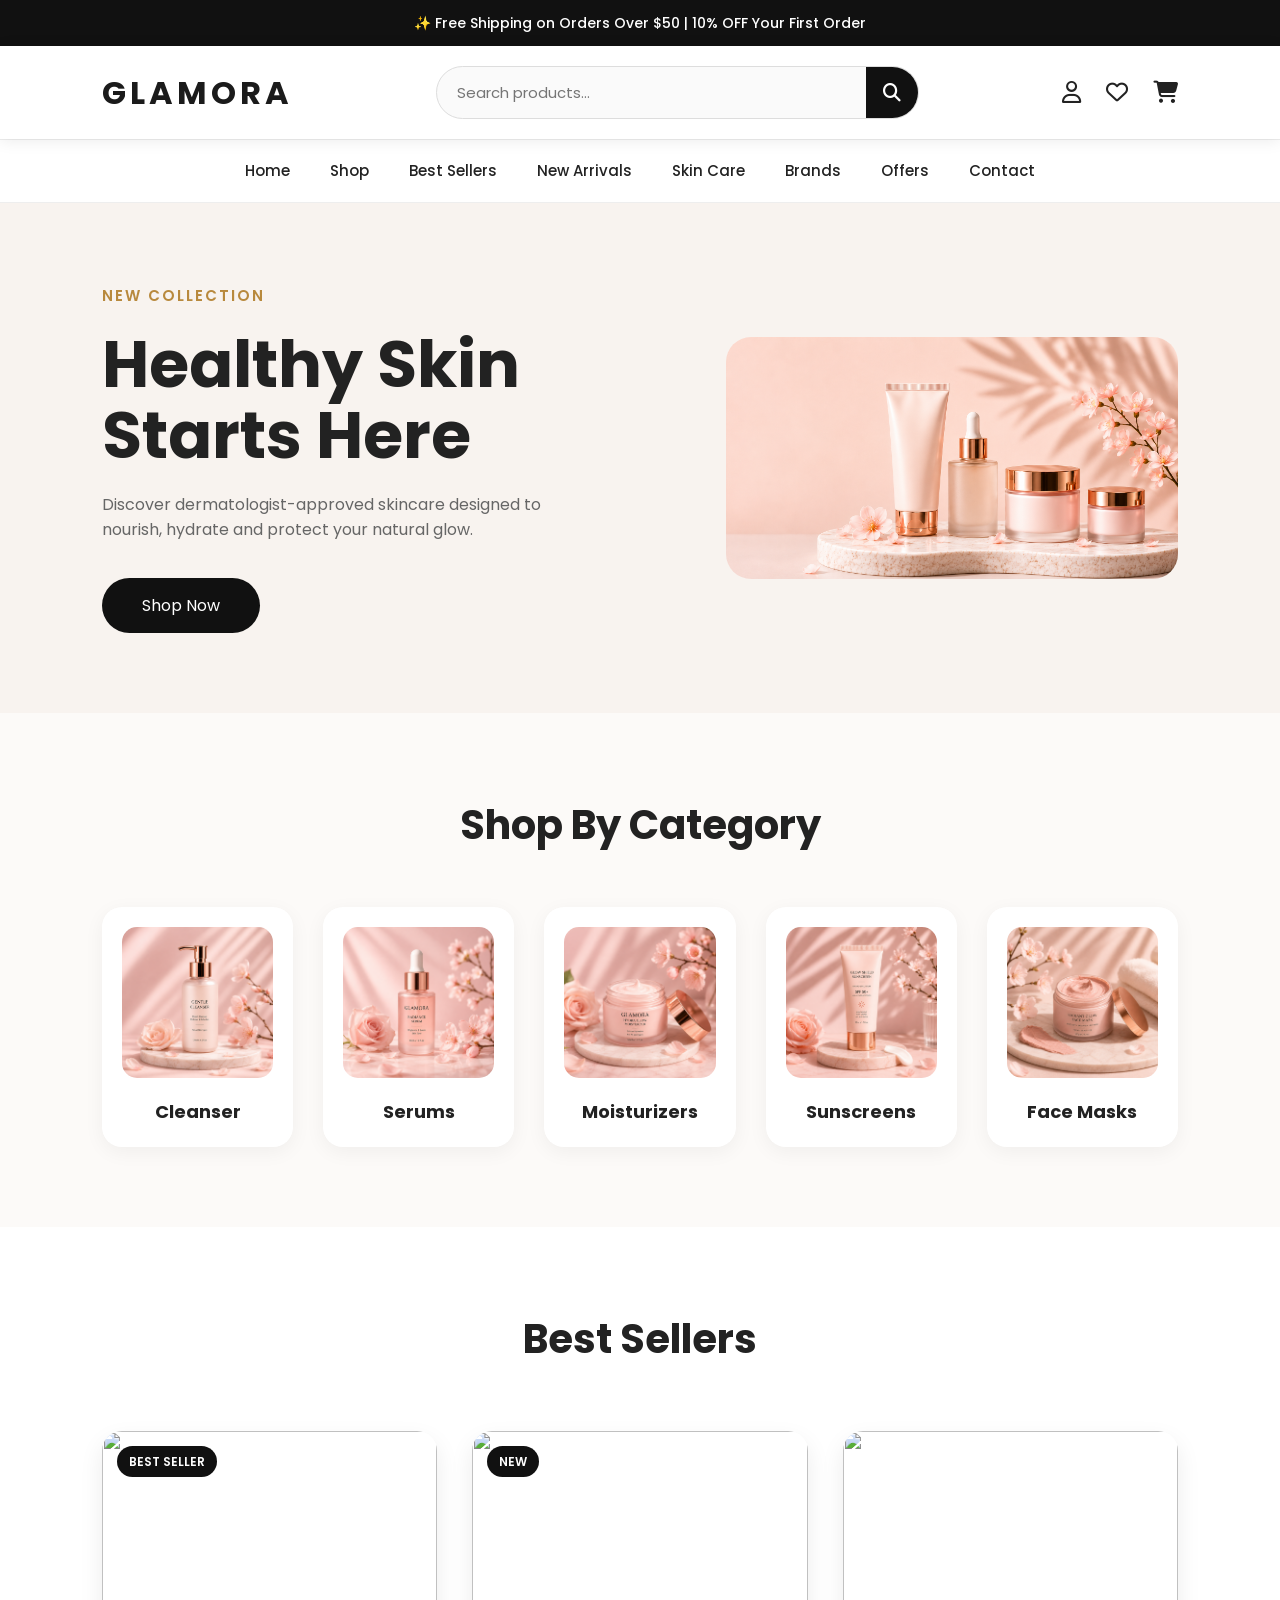
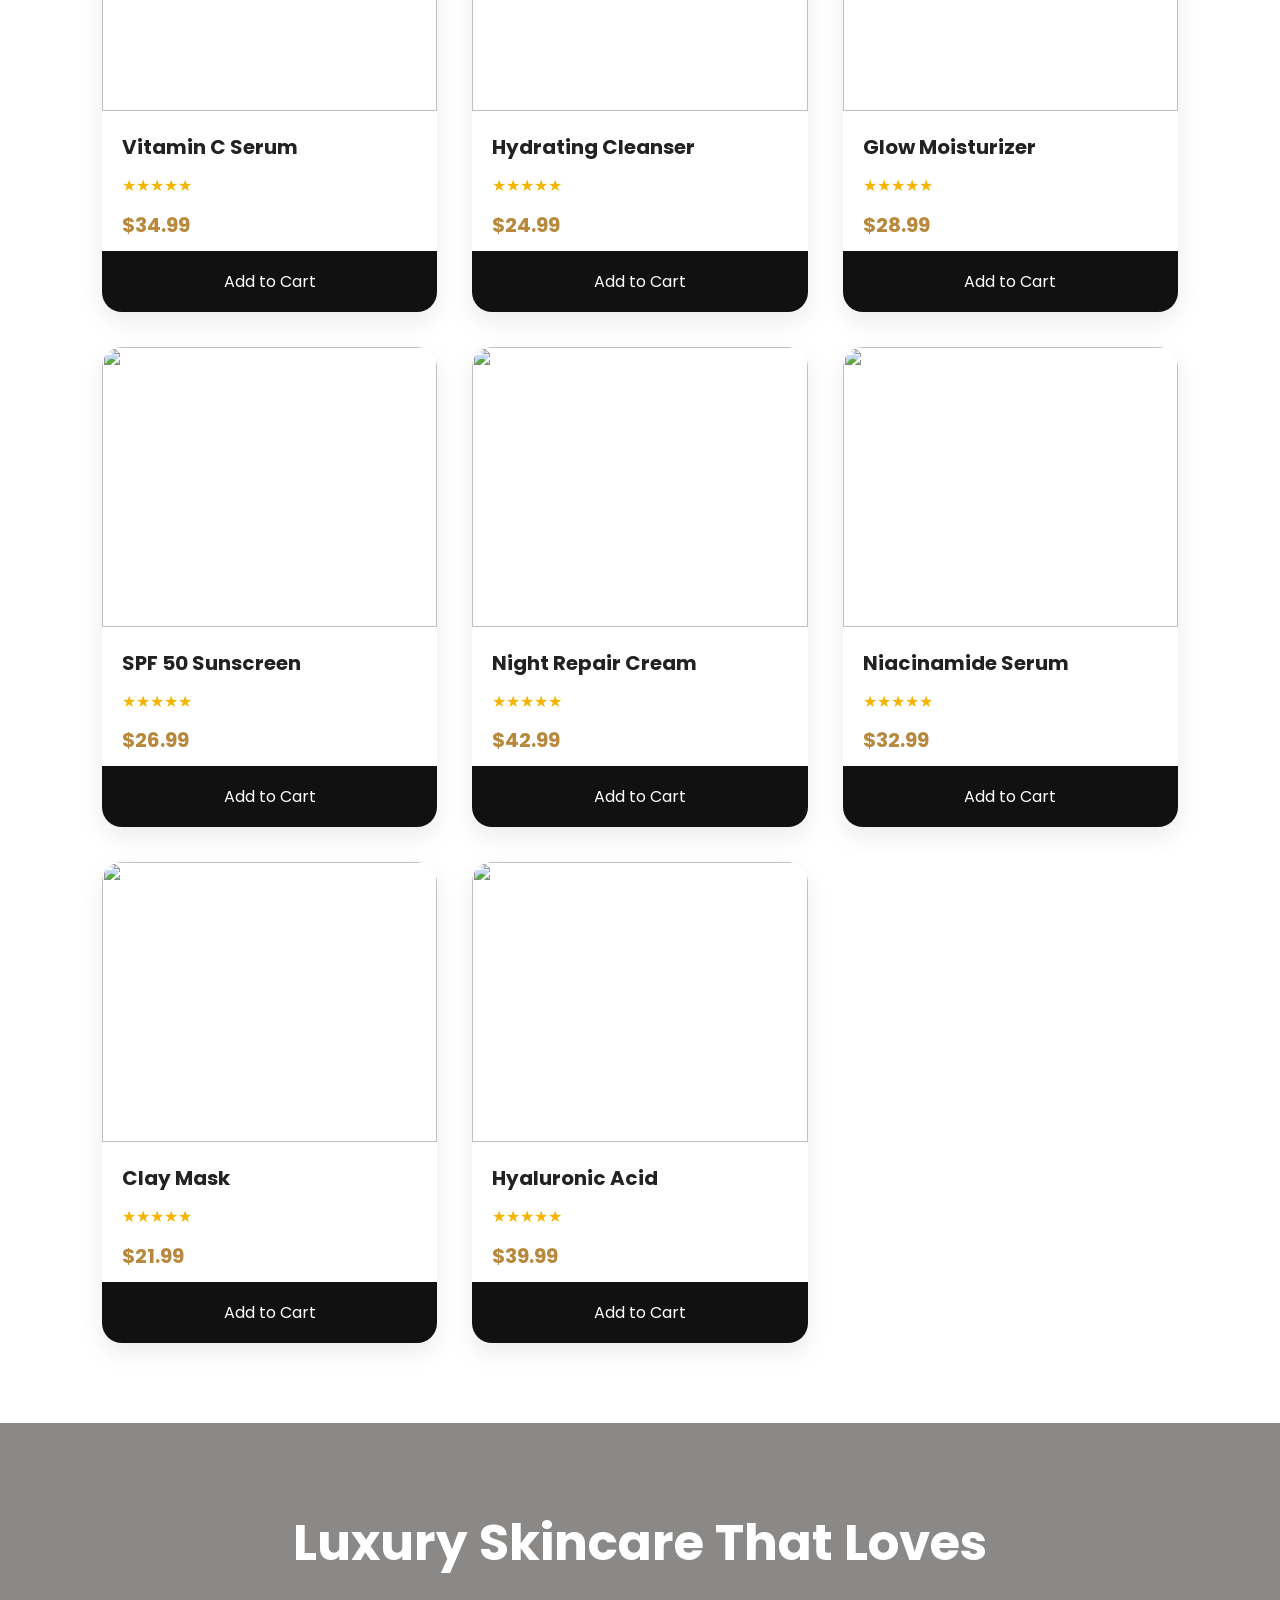
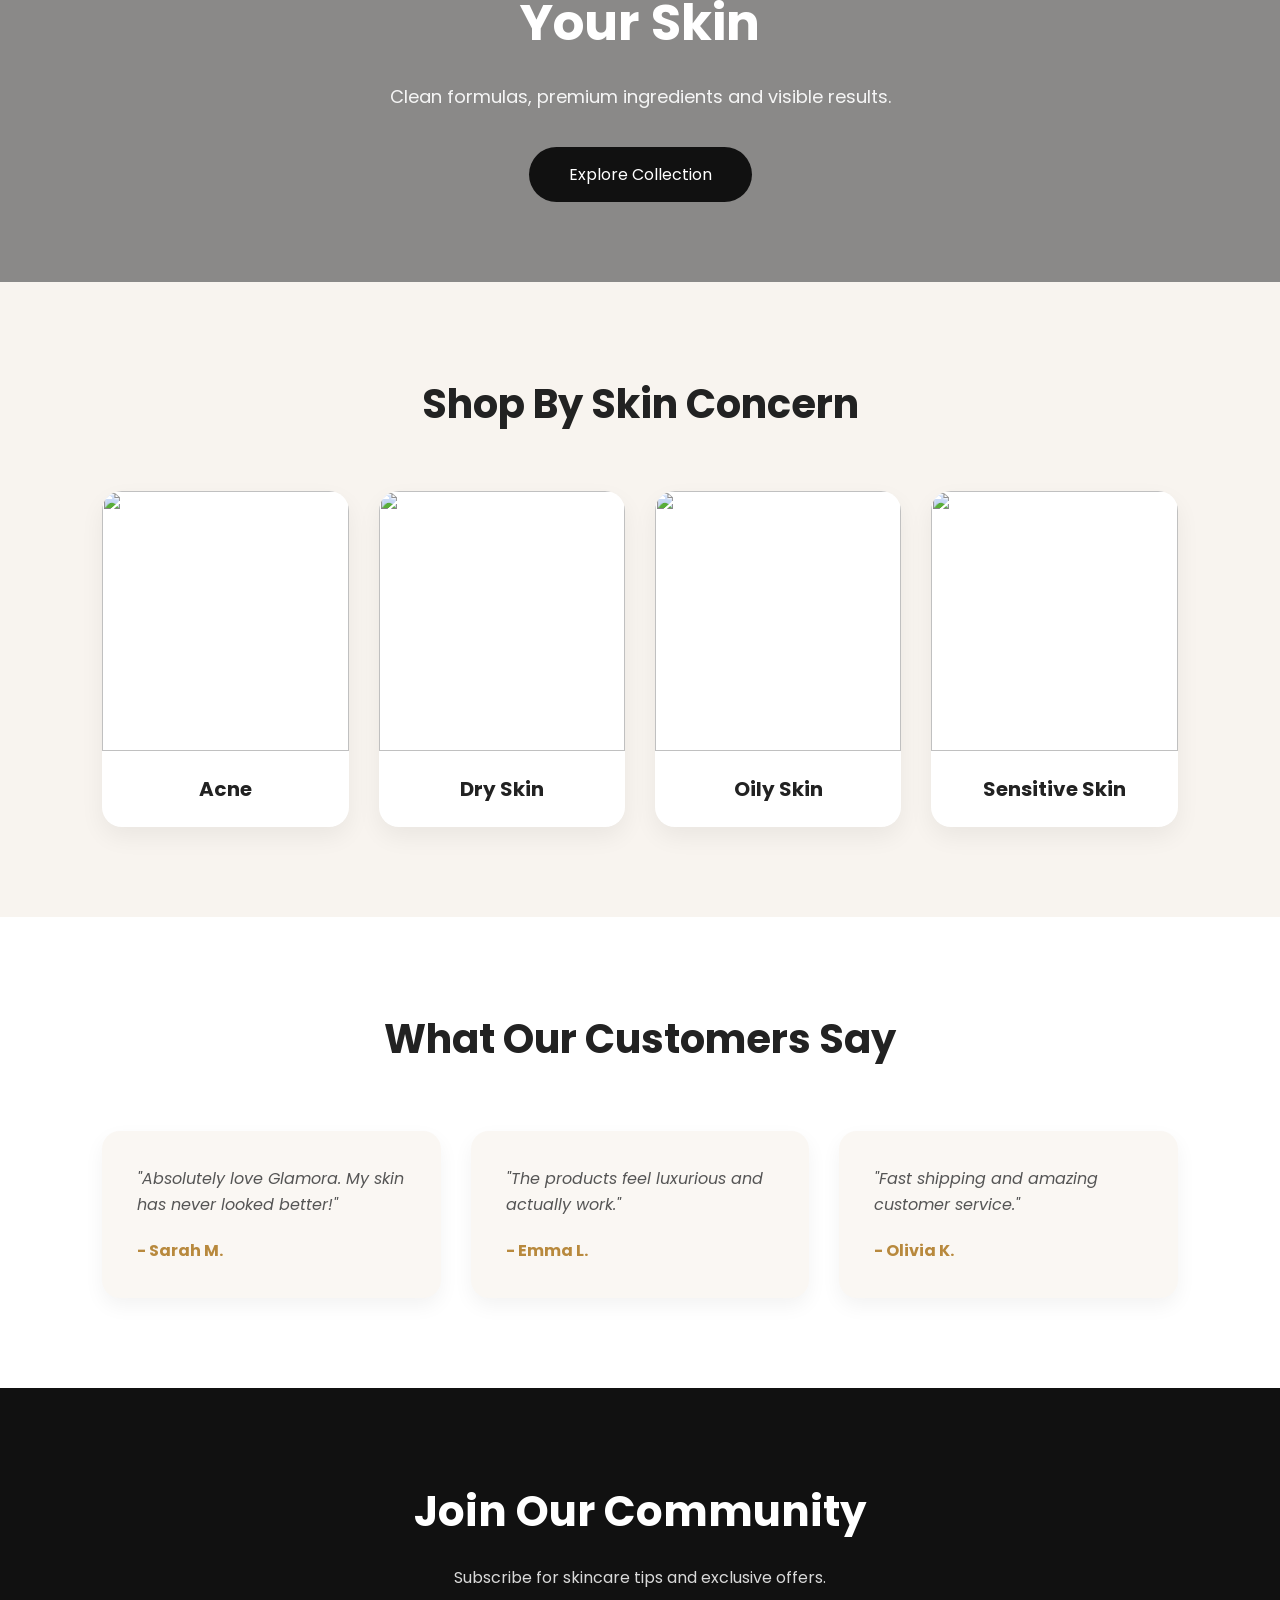
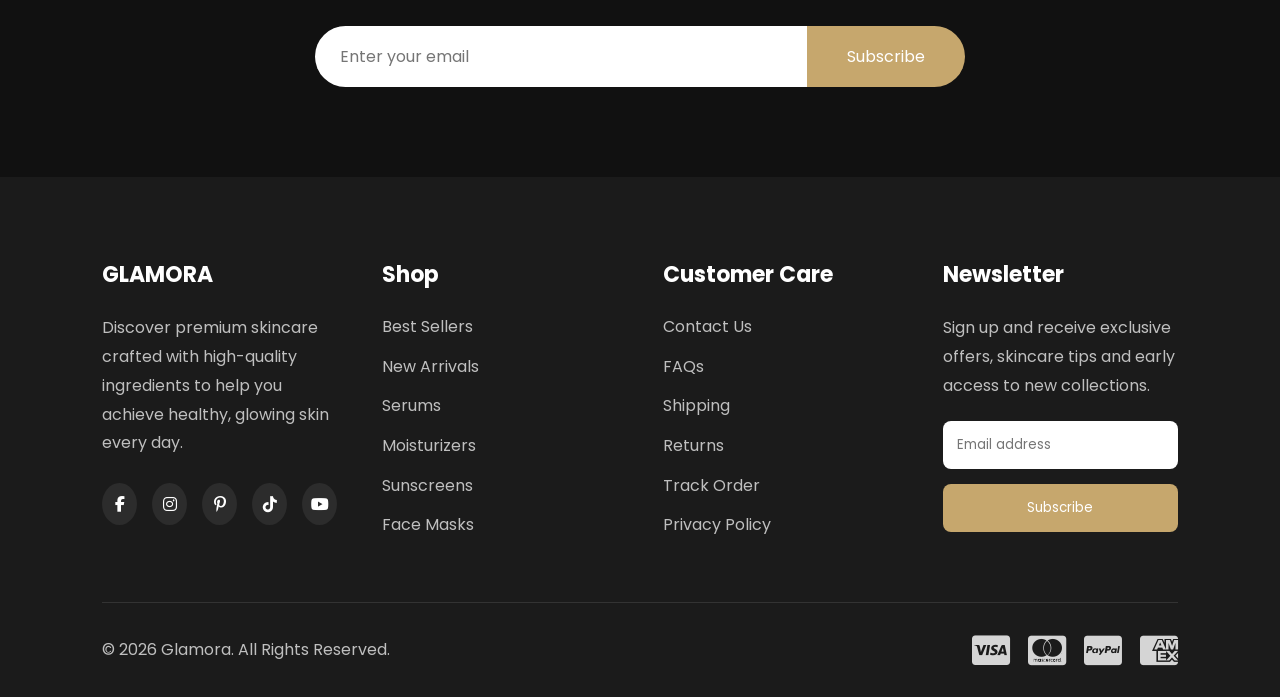
==== index.html @ 2d82d36c "Update index.html" ====
<!DOCTYPE html>
<html lang="en">
<head>
    <meta charset="UTF-8">
    <meta name="viewport" content="width=device-width, initial-scale=1.0">
    <title>Glamora | Luxury Skincare</title>

    <link href="https://fonts.googleapis.com/css2?family=Poppins:wght@300;400;500;600;700&display=swap" rel="stylesheet">

    <link rel="stylesheet" href="https://cdnjs.cloudflare.com/ajax/libs/font-awesome/6.7.2/css/all.min.css">

    <link rel="stylesheet" href="style.css">
</head>

<body>

<div class="top-bar">
    <p>✨ Free Shipping on Orders Over $50 | 10% OFF Your First Order</p>
</div>

<header>

    <div class="logo">
        GLAMORA
    </div>

    <div class="search">

        <input type="text" placeholder="Search products...">

        <button>
            <i class="fa-solid fa-magnifying-glass"></i>
        </button>

    </div>

    <div class="icons">

        <a href="#"><i class="fa-regular fa-user"></i></a>

        <a href="#"><i class="fa-regular fa-heart"></i></a>

        <a href="#"><i class="fa-solid fa-cart-shopping"></i></a>

    </div>

</header>

<nav>

    <ul>

        <li><a href="#">Home</a></li>

        <li><a href="#">Shop</a></li>

        <li><a href="#">Best Sellers</a></li>

        <li><a href="#">New Arrivals</a></li>

        <li><a href="#">Skin Care</a></li>

        <li><a href="#">Brands</a></li>

        <li><a href="#">Offers</a></li>

        <li><a href="#">Contact</a></li>

    </ul>

</nav>

<section class="hero">

    <div class="hero-text">

        <span>NEW COLLECTION</span>

        <h1>
            Healthy Skin Starts Here
        </h1>

        <p>

            Discover dermatologist-approved skincare designed
            to nourish, hydrate and protect your natural glow.

        </p>

        <a href="#" class="btn">
            Shop Now
        </a>

    </div>

    <div class="hero-image">

        <img src="images hero.png" alt="Hero Image">

    </div>

</section>

<section class="categories">

    <h2>Shop By Category</h2>

    <div class="category-container">

        <div class="category">

            <img src="images cleanser.png">

            <h3>Cleanser</h3>

        </div>

        <div class="category">

            <img src="images serum1.png">

            <h3>Serums</h3>

        </div>

        <div class="category">

            <img src="images moisturizer.png">

            <h3>Moisturizers</h3>

        </div>

        <div class="category">

            <img src="images sunscreen.png">

            <h3>Sunscreens</h3>

        </div>

        <div class="category">

            <img src="images facemask.png">

            <h3>Face Masks</h3>

        </div>

    </div>

</section>

<section class="products">

    <h2>Best Sellers</h2>

    <div class="product-grid">

        <div class="product">

            <span class="badge">BEST SELLER</span>

            <img src="images/product1.jpg">

            <h3>Vitamin C Serum</h3>

            <div class="stars">

                ★★★★★

            </div>

            <p>$34.99</p>

            <button>Add to Cart</button>

        </div>

        <div class="product">

            <span class="badge">NEW</span>

            <img src="images/product2.jpg">

            <h3>Hydrating Cleanser</h3>

            <div class="stars">

                ★★★★★

            </div>

            <p>$24.99</p>

            <button>Add to Cart</button>

        </div>

        <div class="product">

            <img src="images/product3.jpg">

            <h3>Glow Moisturizer</h3>

            <div class="stars">

                ★★★★★

            </div>

            <p>$28.99</p>

            <button>Add to Cart</button>

        </div>

        <div class="product">

            <img src="images/product4.jpg">

            <h3>SPF 50 Sunscreen</h3>

            <div class="stars">

                ★★★★★

            </div>

            <p>$26.99</p>

            <button>Add to Cart</button>

        </div>

        <div class="product">

            <img src="images/product5.jpg">

            <h3>Night Repair Cream</h3>

            <div class="stars">

                ★★★★★

            </div>

            <p>$42.99</p>

            <button>Add to Cart</button>

        </div>

        <div class="product">

            <img src="images/product6.jpg">

            <h3>Niacinamide Serum</h3>

            <div class="stars">

                ★★★★★

            </div>

            <p>$32.99</p>

            <button>Add to Cart</button>

        </div>

        <div class="product">

            <img src="images/product7.jpg">

            <h3>Clay Mask</h3>

            <div class="stars">

                ★★★★★

            </div>

            <p>$21.99</p>

            <button>Add to Cart</button>

        </div>

        <div class="product">

            <img src="images/product8.jpg">

            <h3>Hyaluronic Acid</h3>

            <div class="stars">

                ★★★★★

            </div>

            <p>$39.99</p>

            <button>Add to Cart</button>

        </div>

    </div>

</section>

<section class="banner">

    <div class="banner-content">

        <h2>Luxury Skincare That Loves Your Skin</h2>

        <p>

            Clean formulas, premium ingredients and visible results.

        </p>

        <a href="#" class="btn">

            Explore Collection

        </a>

    </div>

</section>

<section class="skin-types">

    <h2>Shop By Skin Concern</h2>

    <div class="skin-grid">

        <div class="skin-card">

            <img src="images/acne.jpg">

            <h3>Acne</h3>

        </div>

        <div class="skin-card">

            <img src="images/dry.jpg">

            <h3>Dry Skin</h3>

        </div>

        <div class="skin-card">

            <img src="images/oily.jpg">

            <h3>Oily Skin</h3>

        </div>

        <div class="skin-card">

            <img src="images/sensitive.jpg">

            <h3>Sensitive Skin</h3>

        </div>

    </div>

</section>

<section class="reviews">

    <h2>What Our Customers Say</h2>

    <div class="review-container">

        <div class="review">

            <p>

                "Absolutely love Glamora. My skin has never looked better!"

            </p>

            <h4>- Sarah M.</h4>

        </div>

        <div class="review">

            <p>

                "The products feel luxurious and actually work."

            </p>

            <h4>- Emma L.</h4>

        </div>

        <div class="review">

            <p>

                "Fast shipping and amazing customer service."

            </p>

            <h4>- Olivia K.</h4>

        </div>

    </div>

</section>

<section class="newsletter">

    <h2>Join Our Community</h2>

    <p>

        Subscribe for skincare tips and exclusive offers.

    </p>

    <form>

        <input type="email" placeholder="Enter your email">

        <button>

            Subscribe

        </button>

    </form>

</section>
<footer>

    <div class="footer-container">

        <div class="footer-column">

            <h3>GLAMORA</h3>

            <p>
                Discover premium skincare crafted with high-quality ingredients
                to help you achieve healthy, glowing skin every day.
            </p>

            <div class="social-icons">

                <a href="#"><i class="fab fa-facebook-f"></i></a>

                <a href="#"><i class="fab fa-instagram"></i></a>

                <a href="#"><i class="fab fa-pinterest-p"></i></a>

                <a href="#"><i class="fab fa-tiktok"></i></a>

                <a href="#"><i class="fab fa-youtube"></i></a>

            </div>

        </div>

        <div class="footer-column">

            <h3>Shop</h3>

            <ul>

                <li><a href="#">Best Sellers</a></li>

                <li><a href="#">New Arrivals</a></li>

                <li><a href="#">Serums</a></li>

                <li><a href="#">Moisturizers</a></li>

                <li><a href="#">Sunscreens</a></li>

                <li><a href="#">Face Masks</a></li>

            </ul>

        </div>

        <div class="footer-column">

            <h3>Customer Care</h3>

            <ul>

                <li><a href="#">Contact Us</a></li>

                <li><a href="#">FAQs</a></li>

                <li><a href="#">Shipping</a></li>

                <li><a href="#">Returns</a></li>

                <li><a href="#">Track Order</a></li>

                <li><a href="#">Privacy Policy</a></li>

            </ul>

        </div>

        <div class="footer-column">

            <h3>Newsletter</h3>

            <p>

                Sign up and receive exclusive offers,
                skincare tips and early access to new collections.

            </p>

            <form class="footer-newsletter">

                <input
                    type="email"
                    placeholder="Email address">

                <button>

                    Subscribe

                </button>

            </form>

        </div>

    </div>

    <hr>

    <div class="footer-bottom">

        <p>

            © 2026 Glamora. All Rights Reserved.

        </p>

        <div class="payment-icons">

            <i class="fab fa-cc-visa"></i>

            <i class="fab fa-cc-mastercard"></i>

            <i class="fab fa-cc-paypal"></i>

            <i class="fab fa-cc-amex"></i>

        </div>

    </div>

</footer>

<script src="script.js"></script>

</body>
</html>
---- style.css ----
/* ==========================
   GOOGLE FONT
========================== */

@import url('https://fonts.googleapis.com/css2?family=Poppins:wght@300;400;500;600;700;800&display=swap');

/* ==========================
   RESET
========================== */

*{
    margin:0;
    padding:0;
    box-sizing:border-box;
    font-family:'Poppins',sans-serif;
}

html{
    scroll-behavior:smooth;
}

body{
    background:#fcfaf8;
    color:#222;
    overflow-x:hidden;
    line-height:1.6;
}

img{
    width:100%;
    display:block;
}

a{
    text-decoration:none;
    color:inherit;
}

ul{
    list-style:none;
}

button{
    cursor:pointer;
    border:none;
    outline:none;
}

input{
    outline:none;
}

/* ==========================
TOP BAR
========================== */

.top-bar{
    background:#111;
    color:#fff;
    text-align:center;
    padding:12px;
    font-size:14px;
    font-weight:500;
}

/* ==========================
HEADER
========================== */

header{

    display:flex;
    justify-content:space-between;
    align-items:center;

    padding:20px 8%;

    background:white;

    position:sticky;
    top:0;

    z-index:1000;

    box-shadow:0 2px 20px rgba(0,0,0,.08);

}

.logo{

    font-size:32px;
    font-weight:700;
    letter-spacing:4px;
    color:#1b1b1b;

}

.search{

    width:45%;

    display:flex;

    border:1px solid #ddd;

    border-radius:50px;

    overflow:hidden;

    background:#fafafa;

}

.search input{

    width:100%;

    padding:14px 20px;

    border:none;

    background:transparent;

    font-size:15px;

}

.search button{

    width:60px;

    background:#111;

    color:white;

    font-size:18px;

    transition:.3s;

}

.search button:hover{

    background:#c6a76d;

}

.icons{

    display:flex;

    gap:25px;

}

.icons a{

    font-size:22px;

    transition:.3s;

}

.icons a:hover{

    color:#c6a76d;

}

/* ==========================
NAVIGATION
========================== */

nav{

    background:white;

    border-top:1px solid #eee;
    border-bottom:1px solid #eee;

}

nav ul{

    display:flex;

    justify-content:center;

    gap:40px;

    padding:18px;

}

nav ul li a{

    font-size:15px;

    font-weight:500;

    transition:.3s;

}

nav ul li a:hover{

    color:#c6a76d;

}

/* ==========================
HERO
========================== */

.hero{

    display:flex;

    align-items:center;

    justify-content:space-between;

    padding:80px 8%;

    background:#f8f3ef;

}

.hero-text{

    width:50%;

}

.hero-text span{

    color:#b8893d;

    letter-spacing:2px;

    font-size:15px;

    font-weight:600;

}

.hero-text h1{

    font-size:65px;

    line-height:1.1;

    margin:20px 0;

}

.hero-text p{

    color:#666;

    margin-bottom:35px;

    width:90%;

}

.btn{

    display:inline-block;

    background:#111;

    color:white;

    padding:15px 40px;

    border-radius:40px;

    transition:.4s;

}

.btn:hover{

    background:#c6a76d;

    transform:translateY(-3px);

}

.hero-image{

    width:42%;

}

.hero-image img{

    border-radius:25px;

}

/* ==========================
CATEGORIES
========================== */

.categories{

    padding:80px 8%;

    text-align:center;

}

.categories h2{

    font-size:40px;

    margin-bottom:50px;

}

.category-container{

    display:grid;

    grid-template-columns:repeat(auto-fit,minmax(180px,1fr));

    gap:30px;

}

.category{

    background:white;

    border-radius:20px;

    padding:20px;

    transition:.4s;

    box-shadow:0 5px 20px rgba(0,0,0,.05);

}

.category:hover{

    transform:translateY(-10px);

}

.category img{

    border-radius:15px;

    margin-bottom:20px;

}

.category h3{

    font-size:18px;

}

/* ==========================
PRODUCTS
========================== */

.products{

    padding:80px 8%;

    background:white;

}

.products h2{

    text-align:center;

    font-size:40px;

    margin-bottom:60px;

}

.product-grid{

    display:grid;

    grid-template-columns:repeat(auto-fit,minmax(250px,1fr));

    gap:35px;

}

.product{

    background:#fff;

    border-radius:20px;

    overflow:hidden;

    position:relative;

    box-shadow:0 10px 25px rgba(0,0,0,.08);

    transition:.4s;

}

.product:hover{

    transform:translateY(-10px);

}

.product img{

    height:280px;

    object-fit:cover;

}

.badge{

    position:absolute;

    top:15px;

    left:15px;

    background:#111;

    color:white;

    padding:6px 12px;

    border-radius:20px;

    font-size:12px;

    font-weight:600;

}

.product h3{

    padding:20px 20px 10px;

    font-size:20px;

}

.stars{

    color:#f4b400;

    padding:0 20px;

}

.product p{

    padding:10px 20px;

    font-size:20px;

    font-weight:700;

    color:#b8893d;

}

.product button{

    width:100%;

    padding:18px;

    background:#111;

    color:white;

    font-size:16px;

    transition:.4s;

}

.product button:hover{

    background:#c6a76d;

}
/* ==========================
PROMOTIONAL BANNER
========================== */

.banner{

    background:url("images/banner.jpg") center center/cover no-repeat;

    min-height:450px;

    display:flex;

    justify-content:center;

    align-items:center;

    text-align:center;

    padding:80px 8%;

    position:relative;

}

.banner::before{

    content:"";

    position:absolute;

    inset:0;

    background:rgba(0,0,0,.45);

}

.banner-content{

    position:relative;

    color:white;

    max-width:700px;

}

.banner-content h2{

    font-size:50px;

    margin-bottom:20px;

}

.banner-content p{

    font-size:18px;

    margin-bottom:35px;

    color:#f5f5f5;

}

/* ==========================
SKIN CONCERNS
========================== */

.skin-types{

    padding:90px 8%;

    background:#f8f4ef;

}

.skin-types h2{

    text-align:center;

    font-size:40px;

    margin-bottom:55px;

}

.skin-grid{

    display:grid;

    grid-template-columns:repeat(auto-fit,minmax(220px,1fr));

    gap:30px;

}

.skin-card{

    background:white;

    border-radius:20px;

    overflow:hidden;

    text-align:center;

    transition:.35s;

    box-shadow:0 10px 25px rgba(0,0,0,.06);

}

.skin-card:hover{

    transform:translateY(-10px);

}

.skin-card img{

    height:260px;

    object-fit:cover;

}

.skin-card h3{

    padding:22px;

    font-size:20px;

}

/* ==========================
TESTIMONIALS
========================== */

.reviews{

    padding:90px 8%;

    background:white;

}

.reviews h2{

    text-align:center;

    font-size:40px;

    margin-bottom:60px;

}

.review-container{

    display:grid;

    grid-template-columns:repeat(auto-fit,minmax(320px,1fr));

    gap:30px;

}

.review{

    background:#faf7f3;

    padding:35px;

    border-radius:18px;

    box-shadow:0 8px 20px rgba(0,0,0,.05);

    transition:.35s;

}

.review:hover{

    transform:translateY(-8px);

}

.review p{

    font-size:16px;

    color:#555;

    margin-bottom:20px;

    font-style:italic;

}

.review h4{

    color:#b8893d;

}

/* ==========================
NEWSLETTER
========================== */

.newsletter{

    background:#111;

    color:white;

    text-align:center;

    padding:90px 8%;

}

.newsletter h2{

    font-size:42px;

    margin-bottom:20px;

}

.newsletter p{

    color:#d9d9d9;

    margin-bottom:35px;

}

.newsletter form{

    display:flex;

    justify-content:center;

    max-width:650px;

    margin:auto;

    overflow:hidden;

    border-radius:50px;

}

.newsletter input{

    flex:1;

    padding:18px 25px;

    border:none;

    font-size:16px;

}

.newsletter button{

    padding:18px 40px;

    background:#c6a76d;

    color:white;

    font-size:16px;

    transition:.35s;

}

.newsletter button:hover{

    background:#b8893d;

}

/* ==========================
FOOTER
========================== */

footer{

    background:#1b1b1b;

    color:#fff;

    padding:80px 8% 30px;

}

.footer-container{

    display:grid;

    grid-template-columns:repeat(auto-fit,minmax(230px,1fr));

    gap:45px;

    margin-bottom:50px;

}

.footer-column h3{

    margin-bottom:22px;

    font-size:22px;

}

.footer-column p{

    color:#bfbfbf;

    line-height:1.8;

}

.footer-column ul li{

    margin-bottom:14px;

}

.footer-column ul li a{

    color:#bfbfbf;

    transition:.3s;

}

.footer-column ul li a:hover{

    color:#c6a76d;

    padding-left:6px;

}

.social-icons{

    display:flex;

    gap:15px;

    margin-top:25px;

}

.social-icons a{

    width:42px;

    height:42px;

    background:#2c2c2c;

    display:flex;

    justify-content:center;

    align-items:center;

    border-radius:50%;

    transition:.35s;

}

.social-icons a:hover{

    background:#c6a76d;

}

.footer-newsletter{

    display:flex;

    flex-direction:column;

    gap:15px;

    margin-top:20px;

}

.footer-newsletter input{

    padding:14px;

    border:none;

    border-radius:8px;

}

.footer-newsletter button{

    padding:14px;

    background:#c6a76d;

    color:white;

    border-radius:8px;

    transition:.3s;

}

.footer-newsletter button:hover{

    background:#b8893d;

}

footer hr{

    border:none;

    height:1px;

    background:#333;

    margin:30px 0;

}

.footer-bottom{

    display:flex;

    justify-content:space-between;

    align-items:center;

    flex-wrap:wrap;

    gap:20px;

}

.footer-bottom p{

    color:#bfbfbf;

}

.payment-icons{

    display:flex;

    gap:18px;

    font-size:34px;

    color:#d5d5d5;

}

/* ==========================
SCROLLBAR
========================== */

::-webkit-scrollbar{

    width:10px;

}

::-webkit-scrollbar-track{

    background:#f2f2f2;

}

::-webkit-scrollbar-thumb{

    background:#c6a76d;

    border-radius:20px;

}

/* ==========================
ANIMATIONS
========================== */

.hero-text,
.hero-image,
.category,
.product,
.skin-card,
.review{

    animation:fadeUp .8s ease both;

}

@keyframes fadeUp{

    from{

        opacity:0;

        transform:translateY(40px);

    }

    to{

        opacity:1;

        transform:translateY(0);

    }

}

/* ==========================
RESPONSIVE
========================== */

@media(max-width:992px){

    header{

        flex-direction:column;

        gap:20px;

    }

    .search{

        width:100%;

    }

    nav ul{

        flex-wrap:wrap;

        gap:20px;

    }

    .hero{

        flex-direction:column;

        text-align:center;

    }

    .hero-text{

        width:100%;

        margin-bottom:40px;

    }

    .hero-text h1{

        font-size:48px;

    }

    .hero-image{

        width:100%;

    }

}

@media(max-width:768px){

    .top-bar{

        font-size:12px;

    }

    .logo{

        font-size:26px;

    }

    .hero{

        padding:60px 6%;

    }

    .hero-text h1{

        font-size:38px;

    }

    .categories,
    .products,
    .skin-types,
    .reviews,
    .newsletter{

        padding:70px 6%;

    }

    .banner-content h2{

        font-size:34px;

    }

    .newsletter form{

        flex-direction:column;

        border-radius:0;

        gap:15px;

    }

    .newsletter input{

        border-radius:8px;

    }

    .newsletter button{

        border-radius:8px;

    }

    .footer-bottom{

        flex-direction:column;

        text-align:center;

    }

}

@media(max-width:480px){

    nav ul{

        gap:12px;

        padding:14px;

    }

    nav ul li a{

        font-size:13px;

    }

    .hero-text h1{

        font-size:30px;

    }

    .products h2,
    .categories h2,
    .skin-types h2,
    .reviews h2,
    .newsletter h2{

        font-size:30px;

    }

    .product img{

        height:220px;

    }

    .skin-card img{

        height:200px;

    }

}
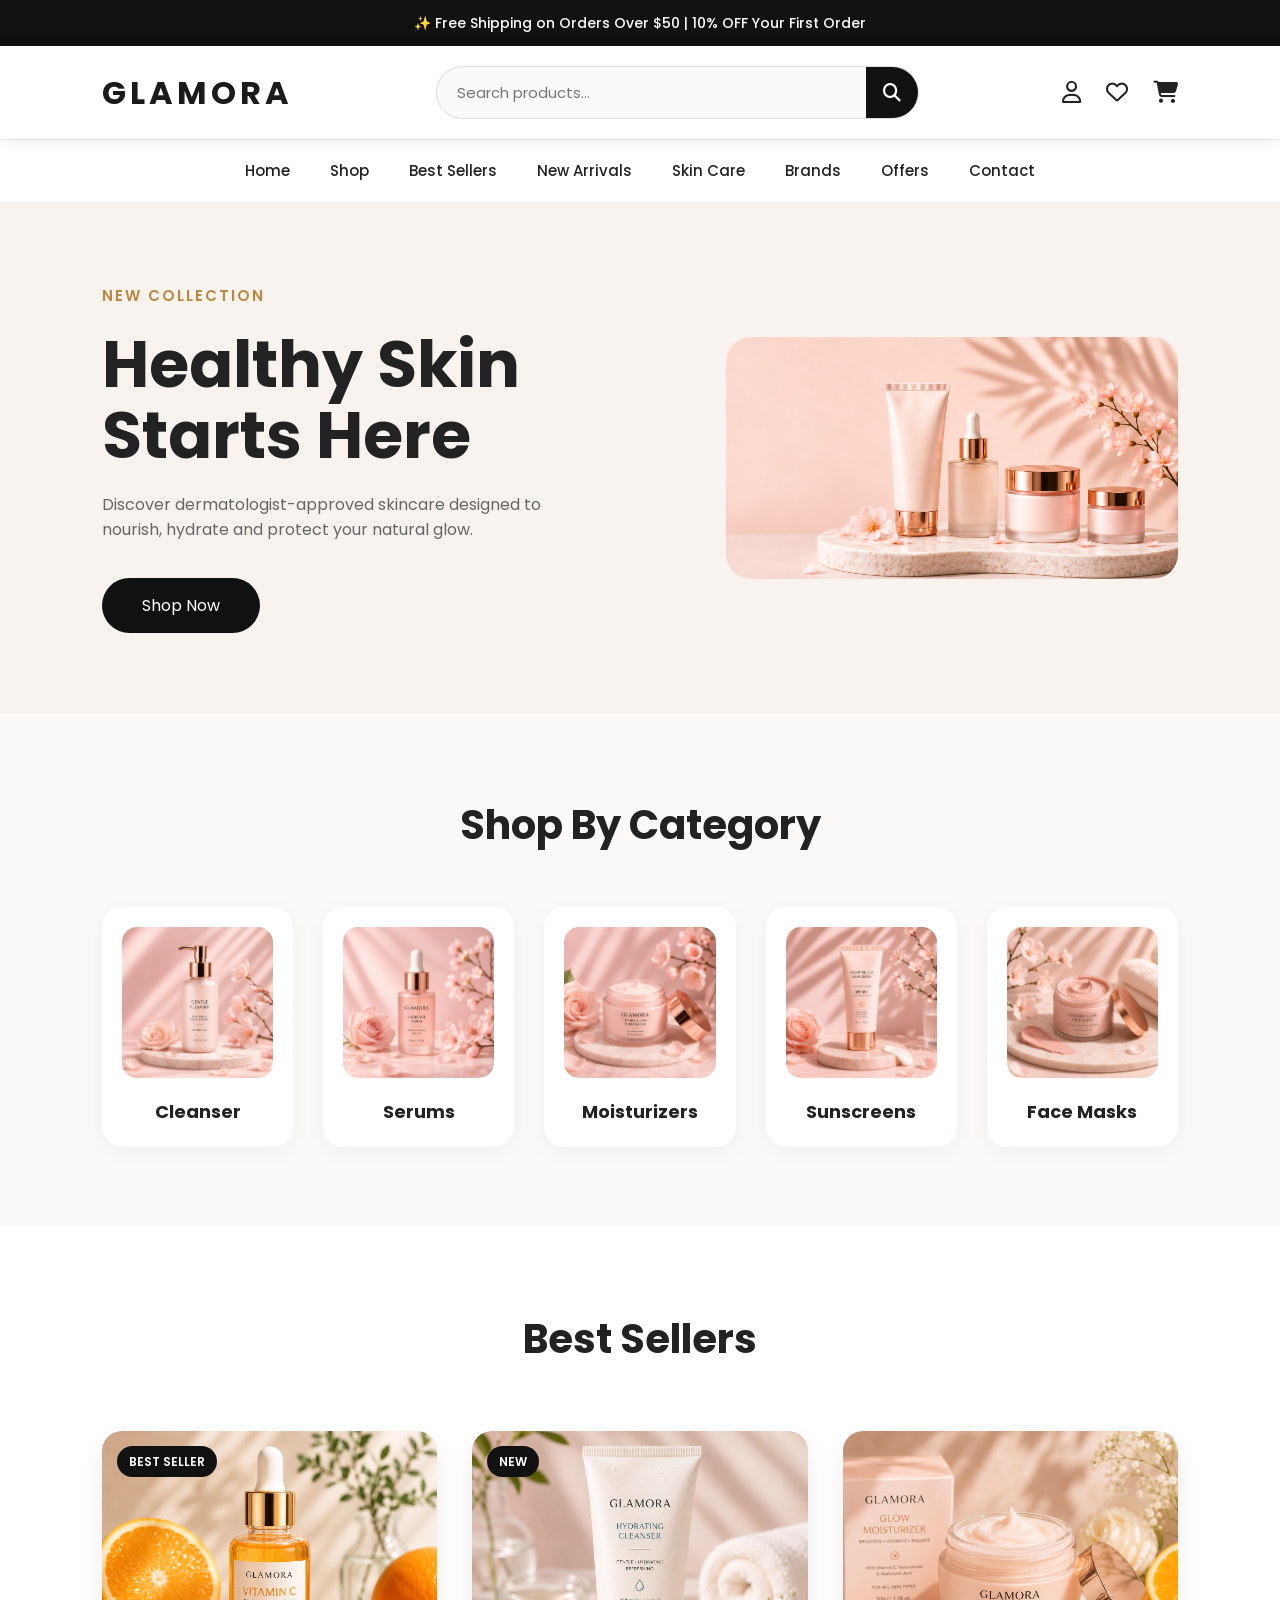
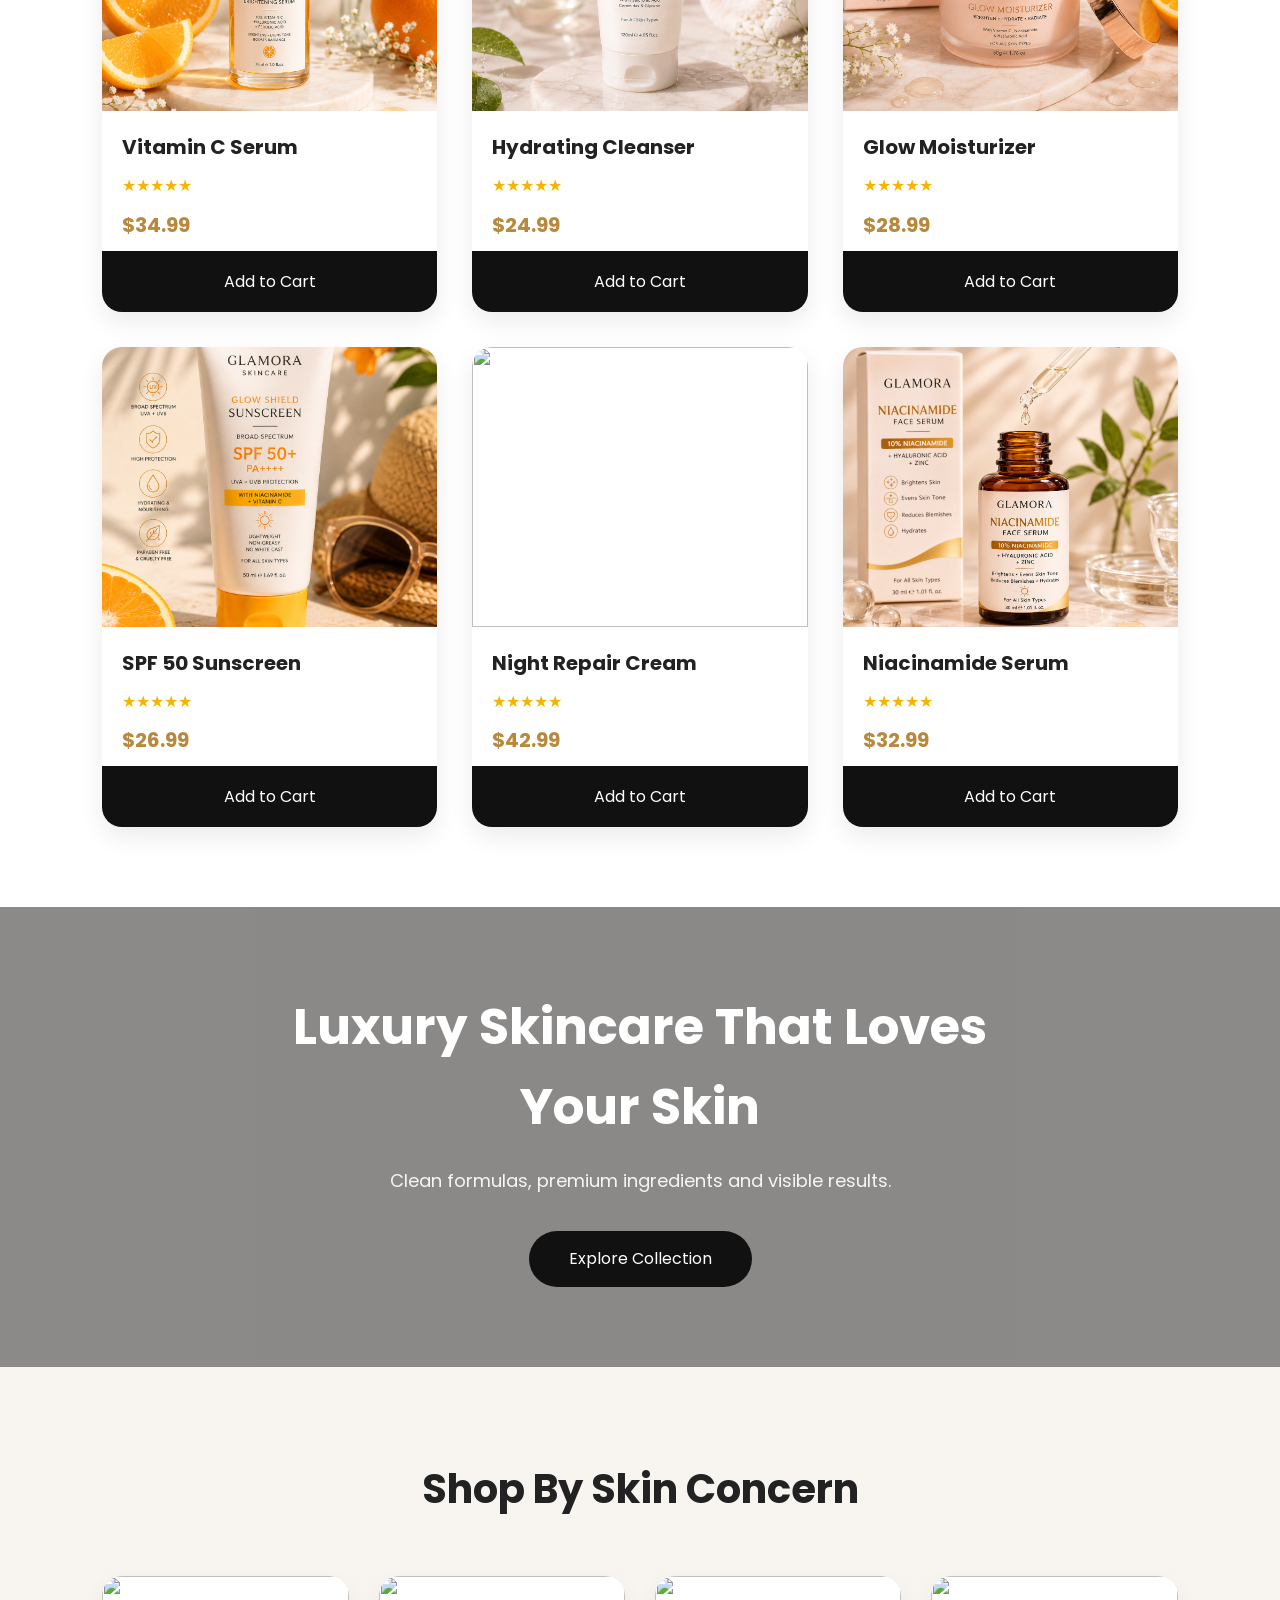
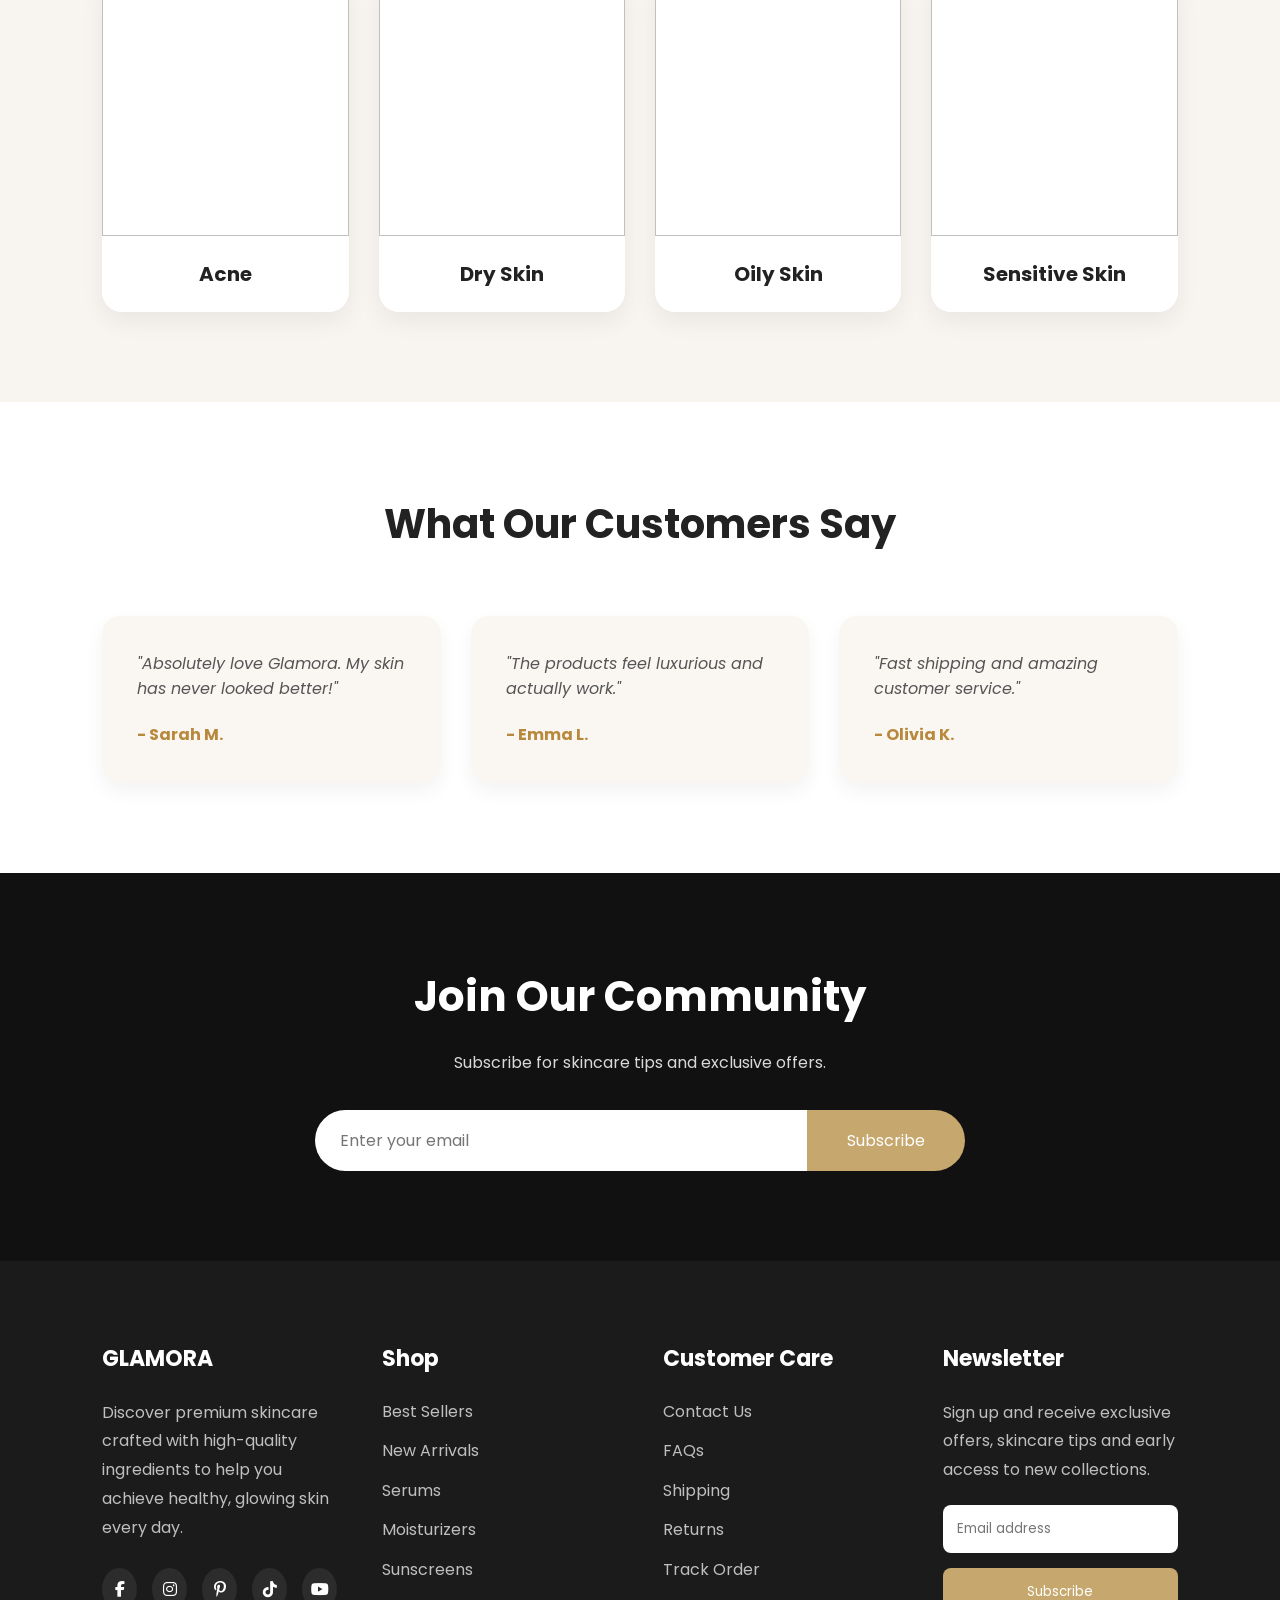
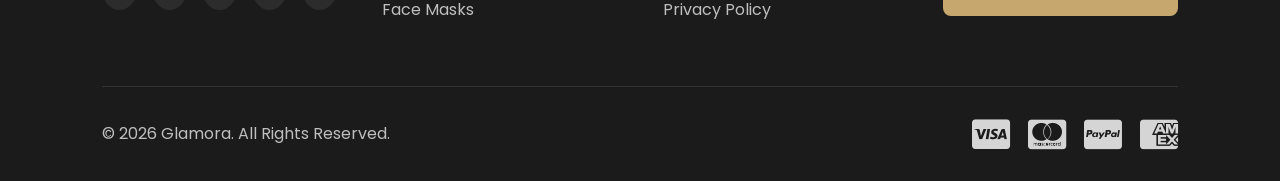
==== commit b7068fd8: "Update index.html" ====
--- a/index.html
+++ b/index.html
@@ -161,7 +161,7 @@
 
             <span class="badge">BEST SELLER</span>
 
-            <img src="images/product1.jpg">
+            <img src="vitamin c serum.png">
 
             <h3>Vitamin C Serum</h3>
 
@@ -181,7 +181,7 @@
 
             <span class="badge">NEW</span>
 
-            <img src="images/product2.jpg">
+            <img src="hydrating cleanser.png">
 
             <h3>Hydrating Cleanser</h3>
 
@@ -199,7 +199,7 @@
 
         <div class="product">
 
-            <img src="images/product3.jpg">
+            <img src="glow moisturizer.png">
 
             <h3>Glow Moisturizer</h3>
 
@@ -217,7 +217,7 @@
 
         <div class="product">
 
-            <img src="images/product4.jpg">
+            <img src="spf 50 sunscreen.png">
 
             <h3>SPF 50 Sunscreen</h3>
 
@@ -235,7 +235,7 @@
 
         <div class="product">
 
-            <img src="images/product5.jpg">
+            <img src="night repair cfream">
 
             <h3>Night Repair Cream</h3>
 
@@ -253,7 +253,7 @@
 
         <div class="product">
 
-            <img src="images/product6.jpg">
+            <img src="niacinamide serum.png">
 
             <h3>Niacinamide Serum</h3>
 
@@ -268,44 +268,6 @@
             <button>Add to Cart</button>
 
         </div>
-
-        <div class="product">
-
-            <img src="images/product7.jpg">
-
-            <h3>Clay Mask</h3>
-
-            <div class="stars">
-
-                ★★★★★
-
-            </div>
-
-            <p>$21.99</p>
-
-            <button>Add to Cart</button>
-
-        </div>
-
-        <div class="product">
-
-            <img src="images/product8.jpg">
-
-            <h3>Hyaluronic Acid</h3>
-
-            <div class="stars">
-
-                ★★★★★
-
-            </div>
-
-            <p>$39.99</p>
-
-            <button>Add to Cart</button>
-
-        </div>
-
-    </div>
 
 </section>
 
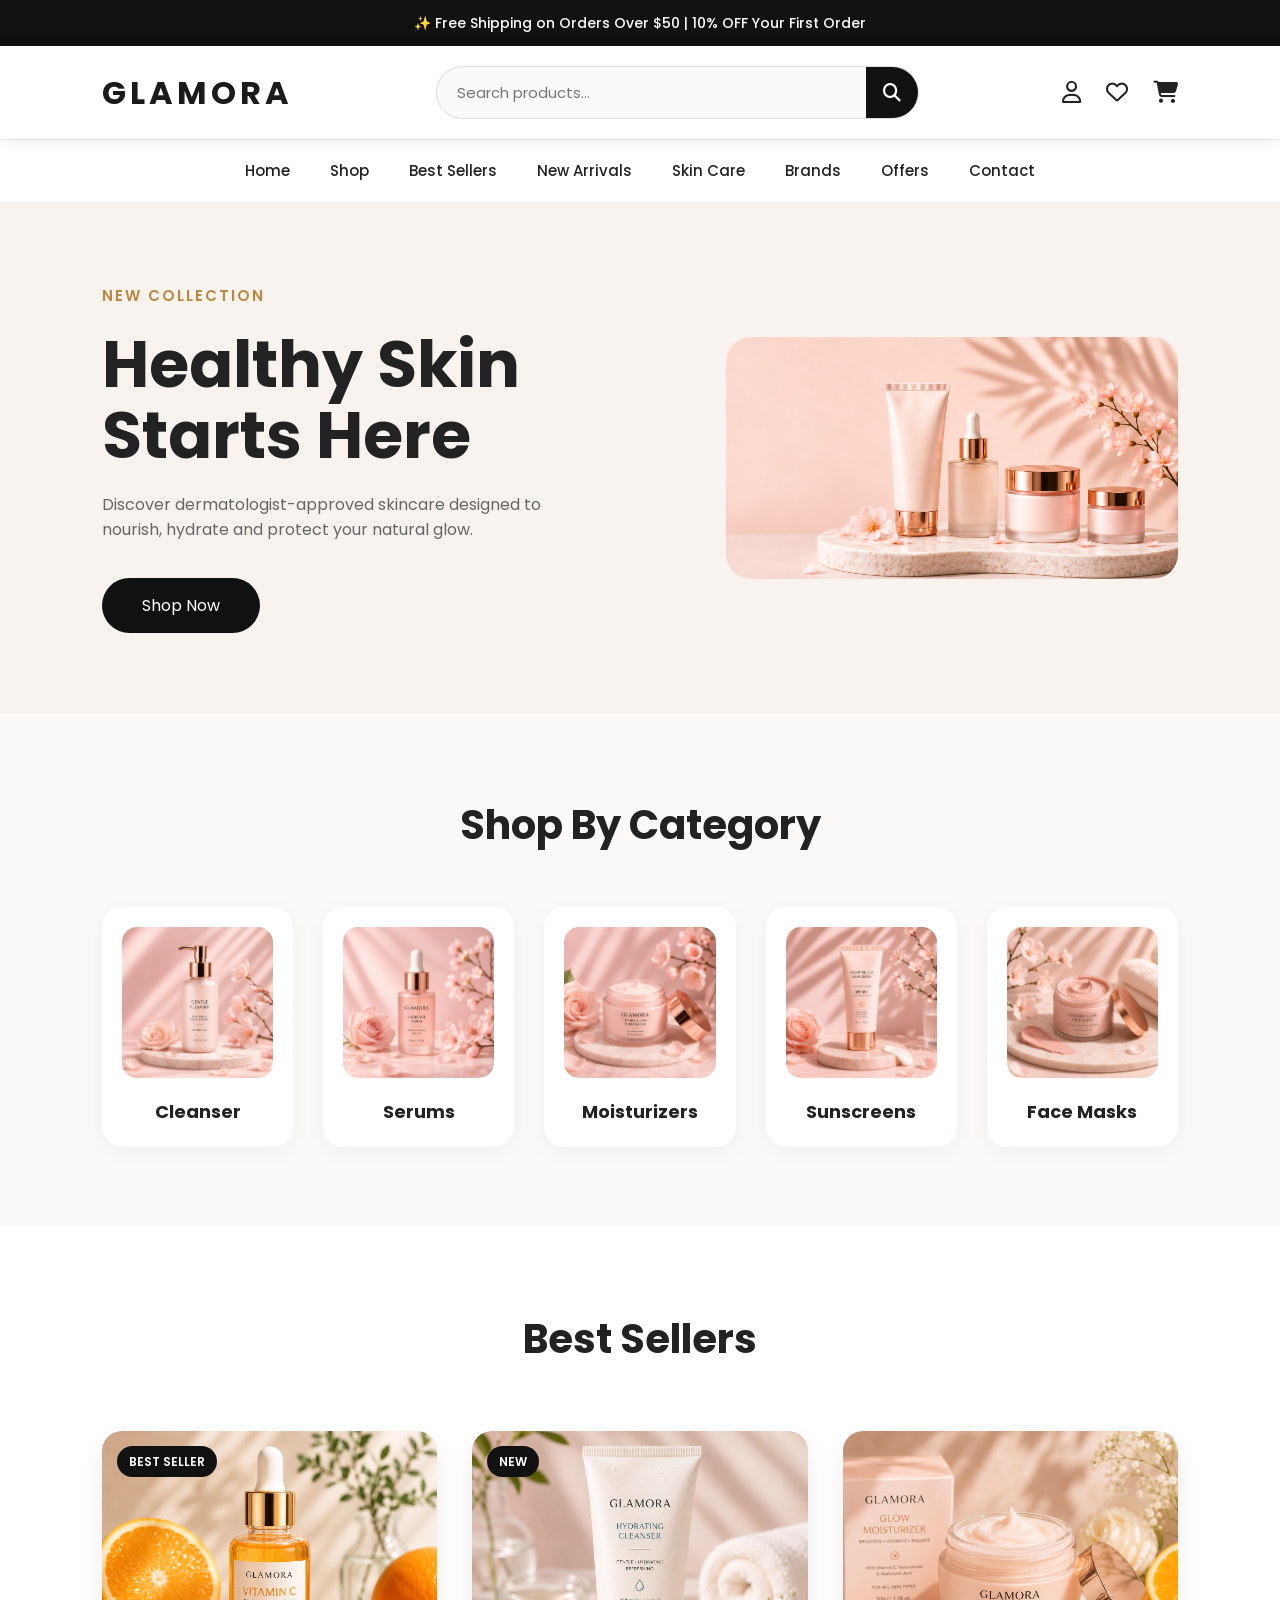
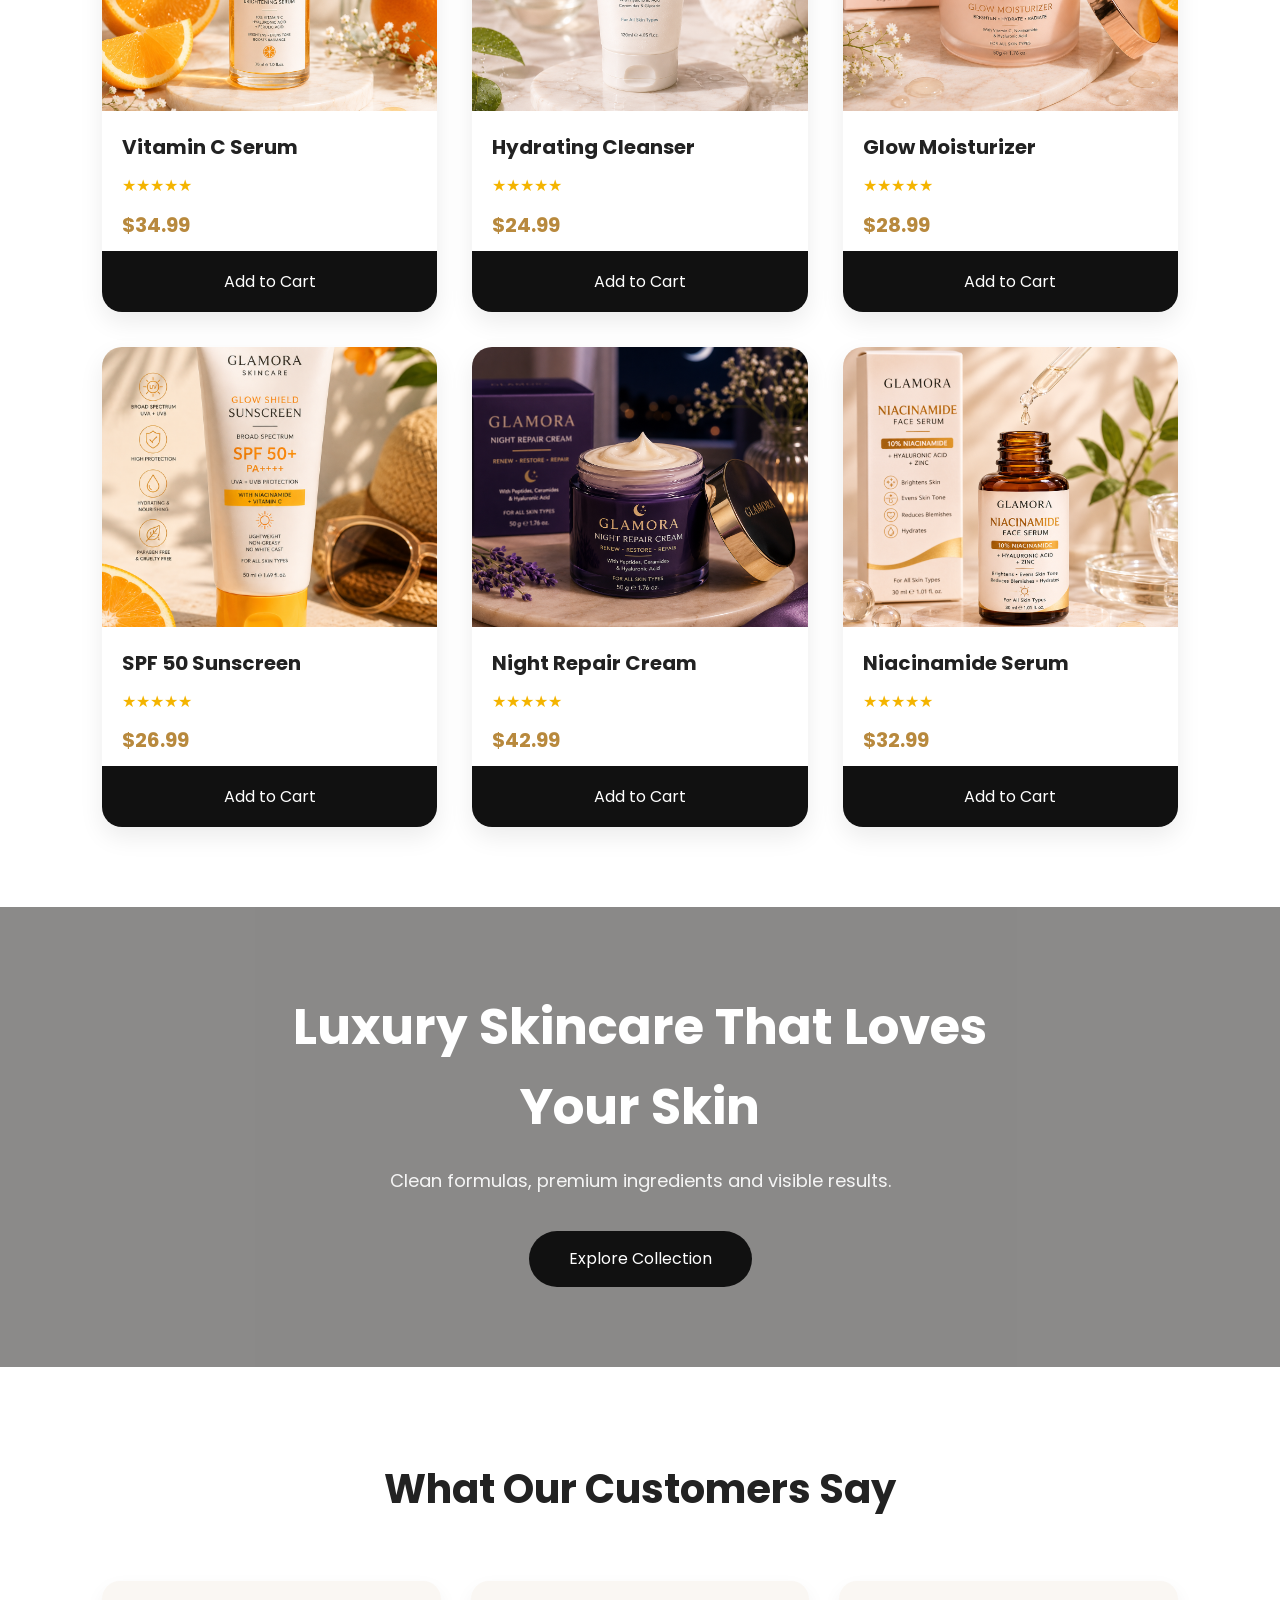
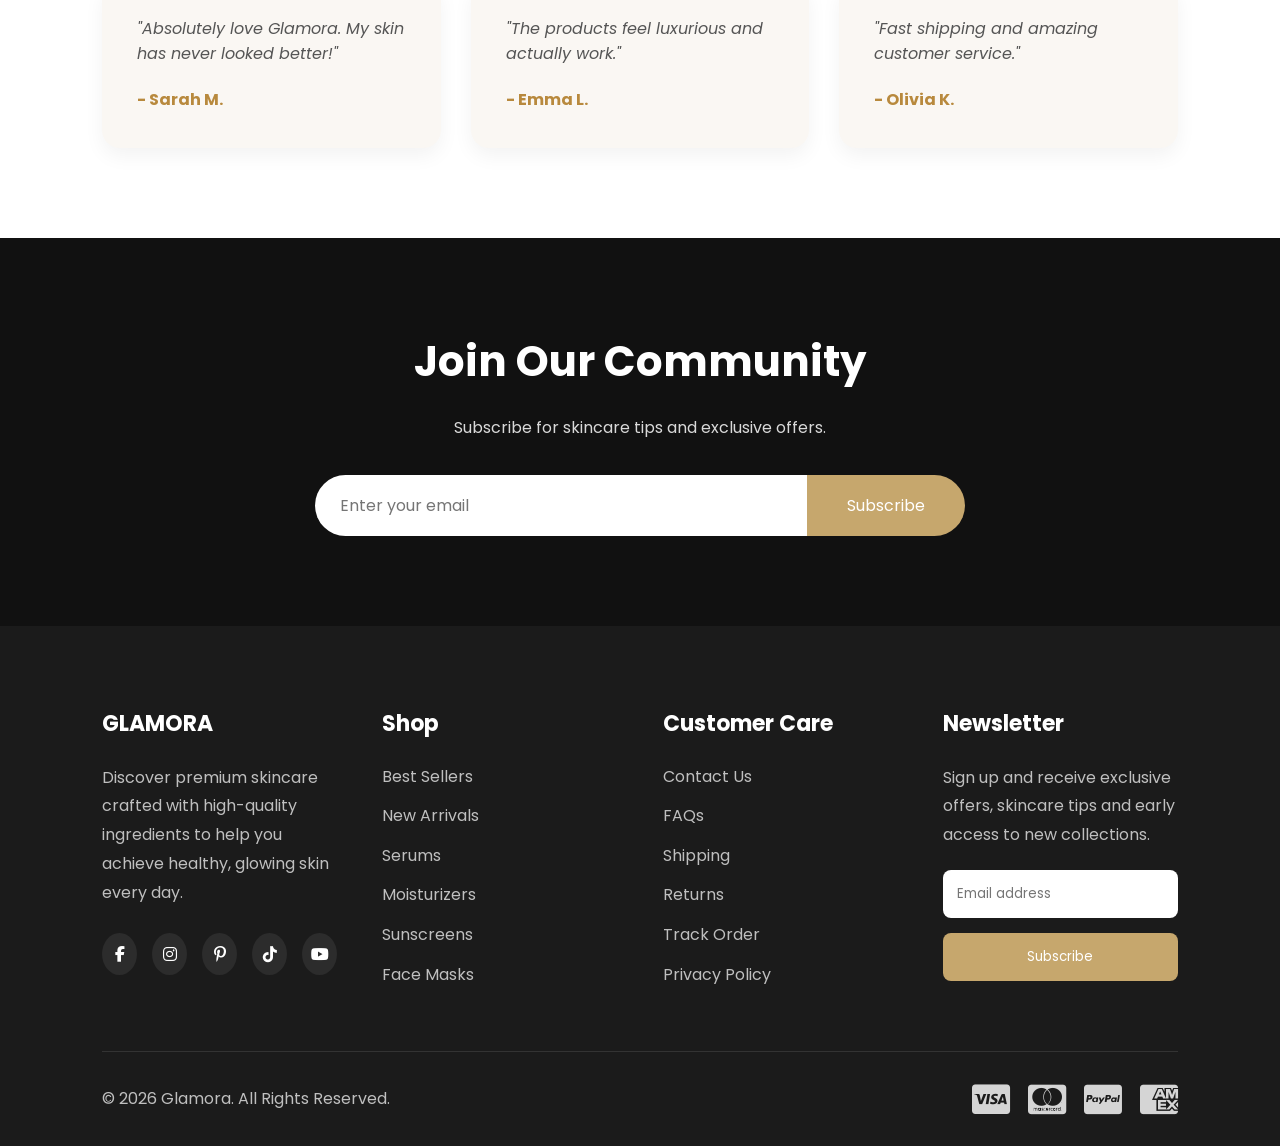
==== commit 78b9fbe3: "Update index.html" ====
--- a/index.html
+++ b/index.html
@@ -235,7 +235,7 @@
 
         <div class="product">
 
-            <img src="night repair cfream">
+            <img src="night repair cfream.png">
 
             <h3>Night Repair Cream</h3>
 
@@ -288,48 +288,6 @@
             Explore Collection
 
         </a>
-
-    </div>
-
-</section>
-
-<section class="skin-types">
-
-    <h2>Shop By Skin Concern</h2>
-
-    <div class="skin-grid">
-
-        <div class="skin-card">
-
-            <img src="images/acne.jpg">
-
-            <h3>Acne</h3>
-
-        </div>
-
-        <div class="skin-card">
-
-            <img src="images/dry.jpg">
-
-            <h3>Dry Skin</h3>
-
-        </div>
-
-        <div class="skin-card">
-
-            <img src="images/oily.jpg">
-
-            <h3>Oily Skin</h3>
-
-        </div>
-
-        <div class="skin-card">
-
-            <img src="images/sensitive.jpg">
-
-            <h3>Sensitive Skin</h3>
-
-        </div>
 
     </div>
 
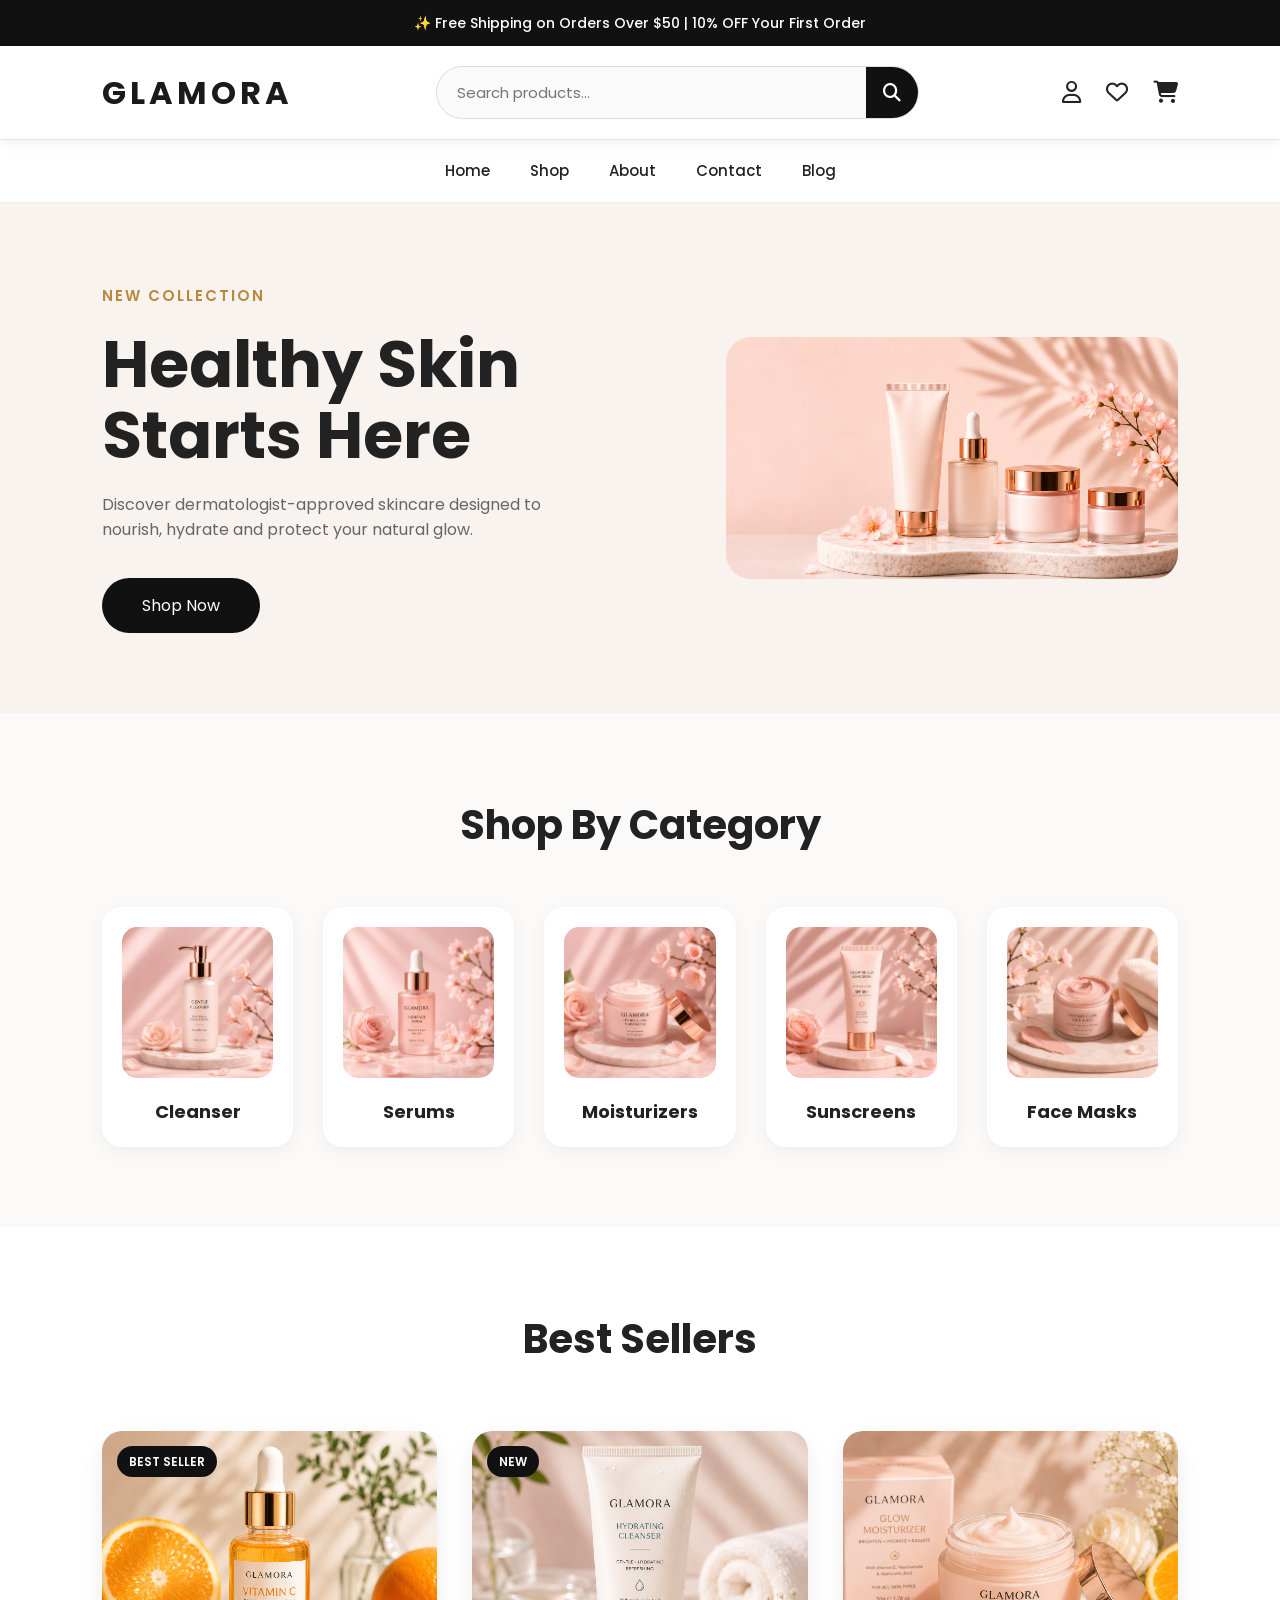
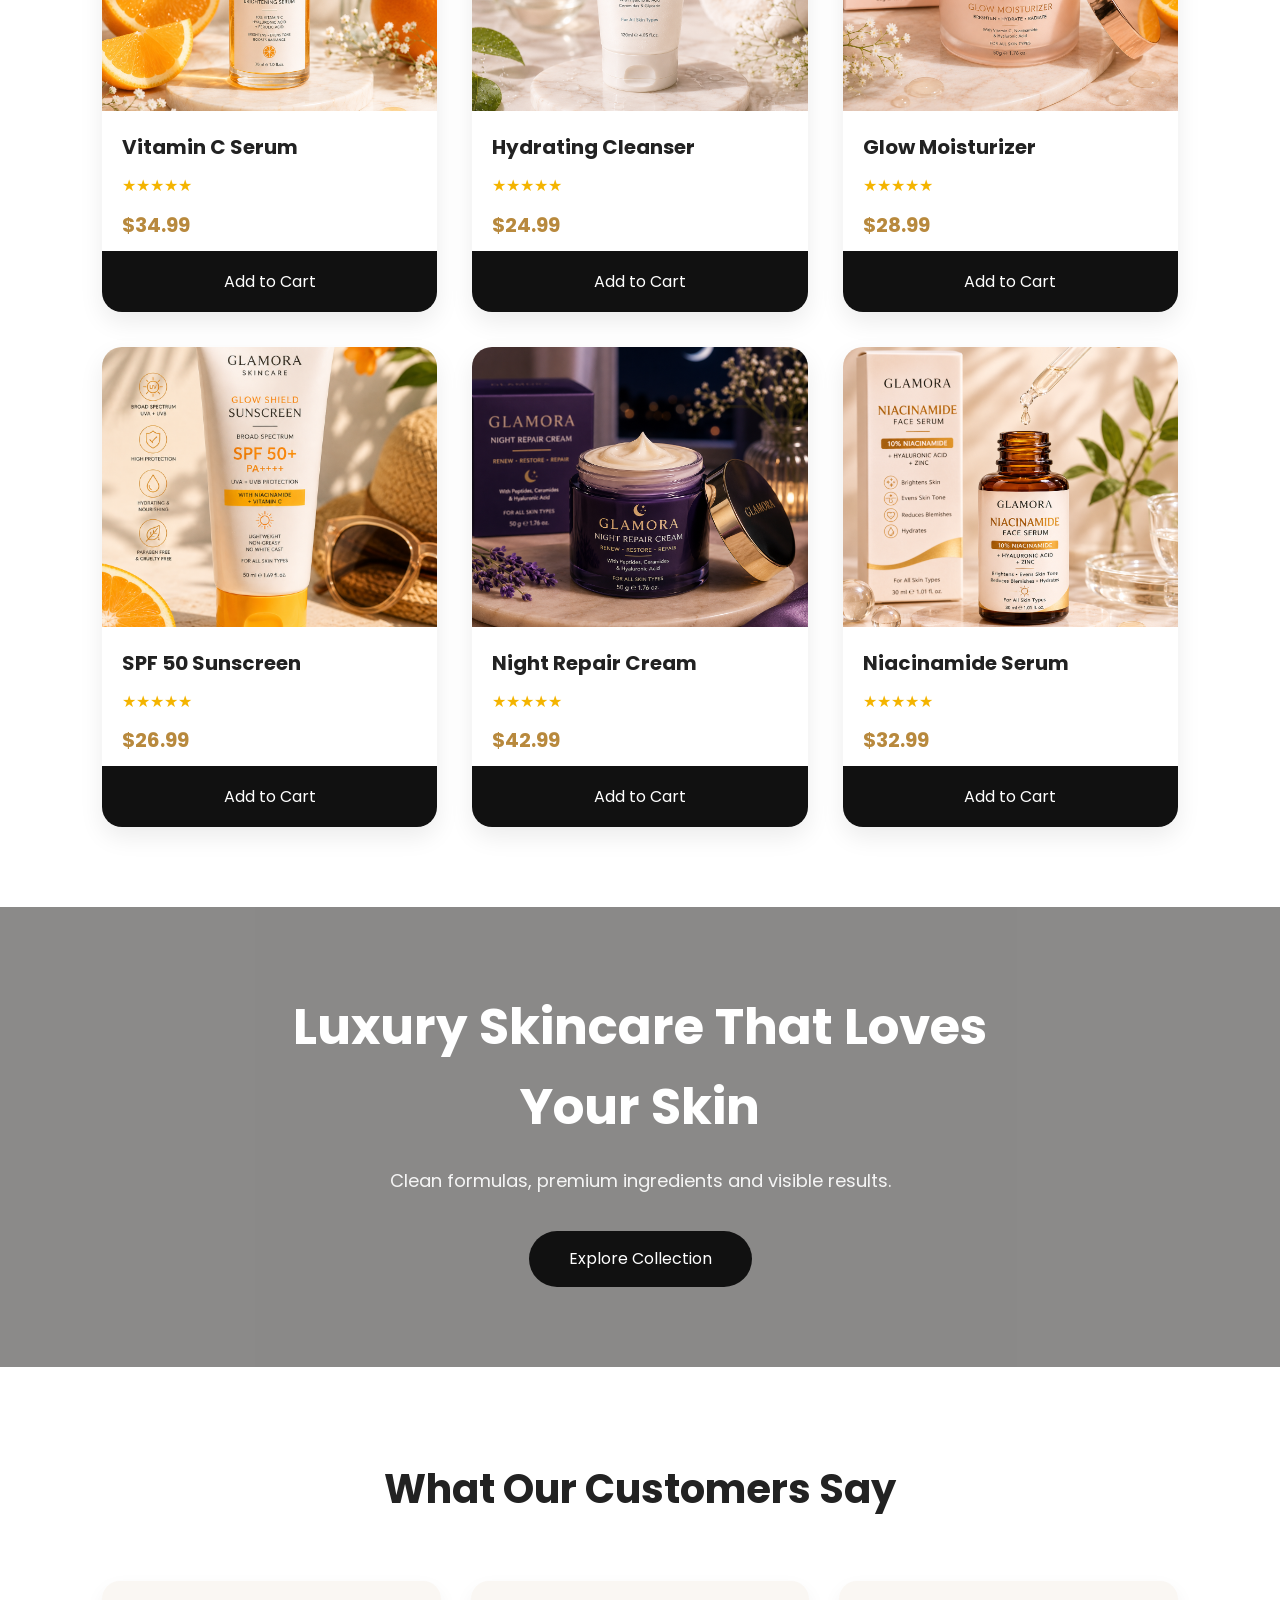
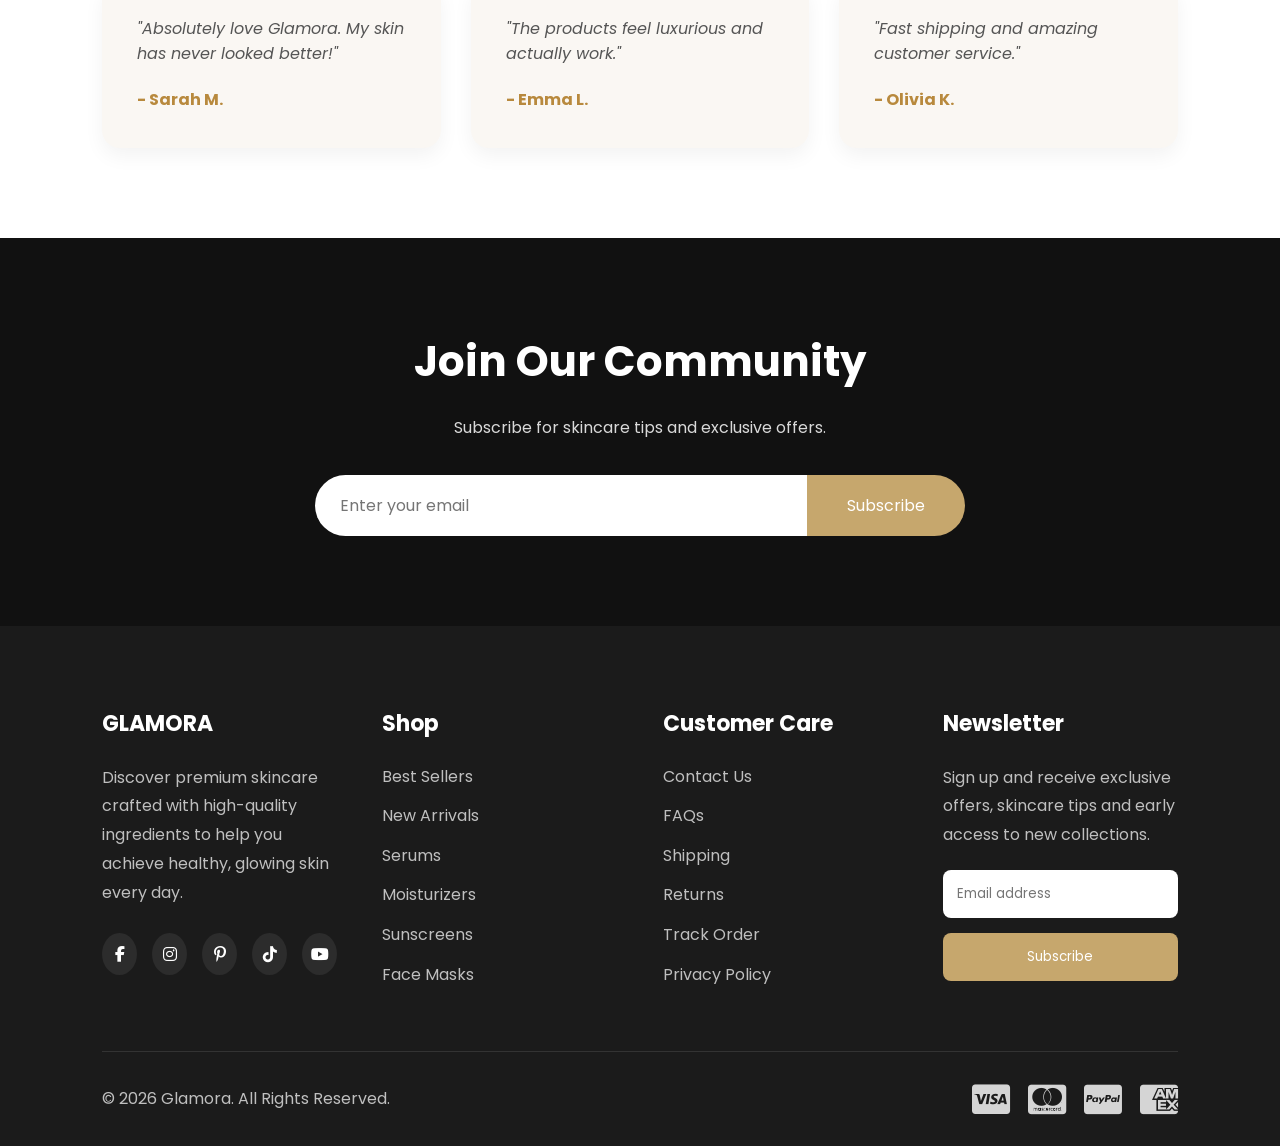
==== commit 84393b35: "Update index.html" ====
--- a/index.html
+++ b/index.html
@@ -50,21 +50,15 @@
 
     <ul>
 
-        <li><a href="#">Home</a></li>
-
-        <li><a href="#">Shop</a></li>
-
-        <li><a href="#">Best Sellers</a></li>
-
-        <li><a href="#">New Arrivals</a></li>
-
-        <li><a href="#">Skin Care</a></li>
-
-        <li><a href="#">Brands</a></li>
-
-        <li><a href="#">Offers</a></li>
+        <li><a href="index.html">Home</a></li>
+
+        <li><a href="shop.html">Shop</a></li>
+
+        <li><a href="#">About</a></li>
 
         <li><a href="#">Contact</a></li>
+
+        <li><a href="#">Blog</a></li>
 
     </ul>
 
@@ -87,7 +81,7 @@
 
         </p>
 
-        <a href="#" class="btn">
+        <a href="shop.html" class="btn">
             Shop Now
         </a>
 
@@ -283,7 +277,7 @@
 
         </p>
 
-        <a href="#" class="btn">
+        <a href="shop.html" class="btn">
 
             Explore Collection
 
